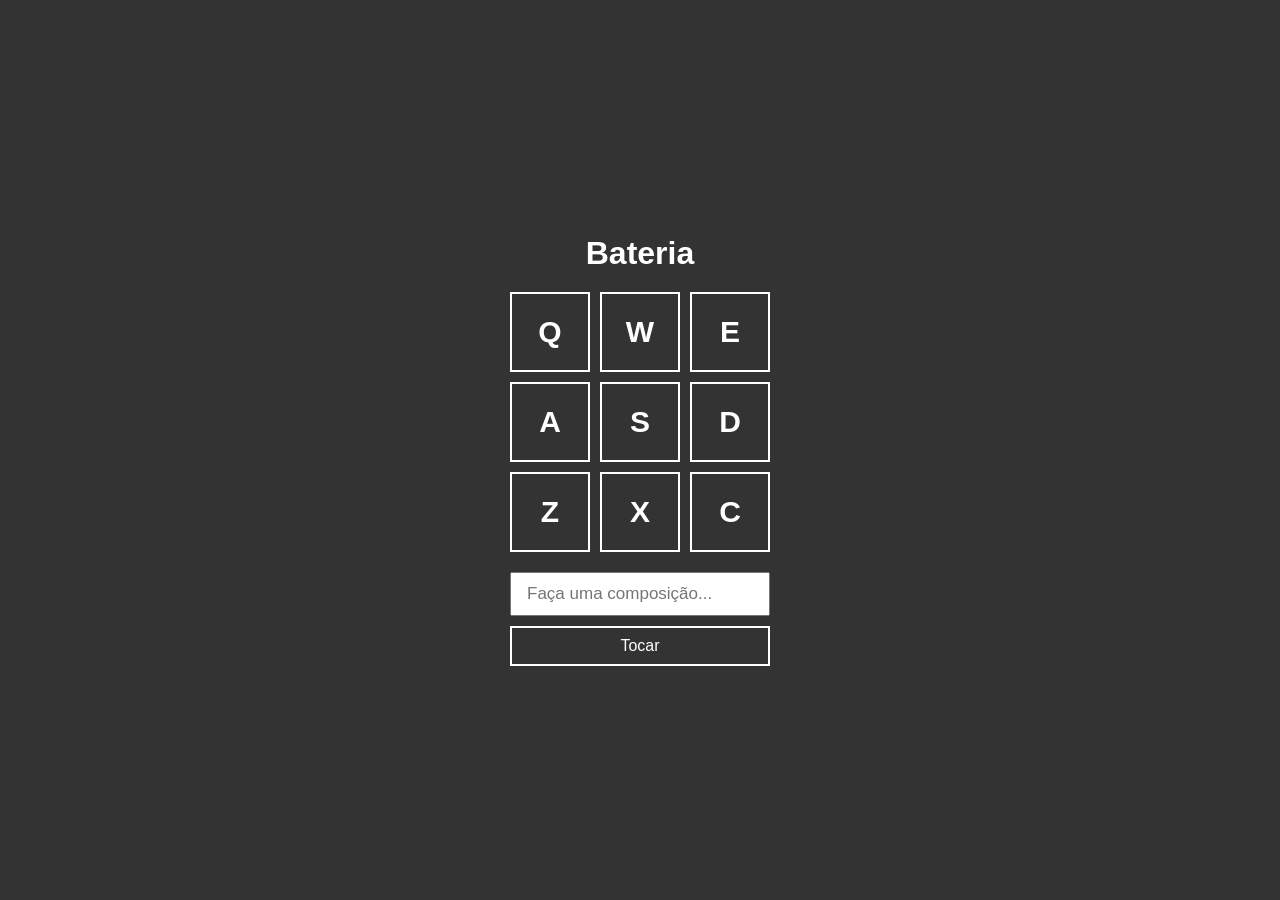
==== 01-bateria/index.html @ 2f46254a "refactor: remove chave exposta, adiciona galeria, testes e suporte a toque - Clima: chave da OpenWea" ====
<!DOCTYPE html>
<html lang="pt">
<head>
    <meta charset="UTF-8">
    <meta http-equiv="X-UA-Compatible" content="IE=edge">
    <meta name="viewport" content="width=device-width, initial-scale=1.0">
    <title>Bateria</title>
    <link rel="stylesheet" href="style.css" />
</head>
<body>
    <h1>Bateria</h1>

    <div class="keys">
        <div data-key="keyq" class="key">Q</div>
        <div data-key="keyw" class="key">W</div>
        <div data-key="keye" class="key">E</div>

        <div data-key="keya" class="key">A</div>
        <div data-key="keys" class="key">S</div>
        <div data-key="keyd" class="key">D</div>

        <div data-key="keyz" class="key">Z</div>
        <div data-key="keyx" class="key">X</div>
        <div data-key="keyc" class="key">C</div>
    </div>
    <div class="composer">
        <input type="text" id="input" placeholder="Faça uma composição..." />
        <button>Tocar</button>
    </div>

    <audio id="s_keyq" src="sounds/keyq.wav"></audio>
    <audio id="s_keyw" src="sounds/keyw.wav"></audio>
    <audio id="s_keye" src="sounds/keye.wav"></audio>
    <audio id="s_keya" src="sounds/keya.wav"></audio>
    <audio id="s_keys" src="sounds/keys.wav"></audio>
    <audio id="s_keyd" src="sounds/keyd.wav"></audio>
    <audio id="s_keyz" src="sounds/keyz.wav"></audio>
    <audio id="s_keyx" src="sounds/keyx.wav"></audio>
    <audio id="s_keyc" src="sounds/keyc.wav"></audio>
    
    <script src="script.js"></script>
</body>
</html>
---- 01-bateria/style.css ----
* {
    margin: 0;
    padding: 0;
    box-sizing: border-box;
}
body {
    display: flex;
    min-height: 100vh;
    justify-content: center;
    align-items: center;
    flex-direction: column;
    background-color: #333;
    font-family: Arial, Helvetica, sans-serif;
}

h1 {
    color: #FFF;
    margin-bottom: 20px;
}
.keys {
    display: grid;
    grid-template-columns: repeat(3, 1fr);
    gap: 10px;
}
.key {
    width: 80px;
    height: 80px;
    border: 2px solid #FFF;
    color: #FFF;
    display: flex;
    justify-content: center;
    align-items: center;
    font-size: 30px;
    font-weight: bold;
}
.key.active {
    border: 2px solid #FF0;
    color: #FF0;
}

.composer {
    width: 260px;
    margin-top: 20px;
}
.composer #input {
    width: 100%;
    outline: none;
    font-size: 17px;
    padding: 10px 15px;
}
.composer button {
    width: 100%;
    height: 40px;
    background: none;
    border: 2px solid #FFF;
    color: #FFF;
    font-size: 16px;
    margin-top: 10px;
    cursor: pointer;
}
.composer button:hover {
    background-color: rgba(0, 0, 0, 0.2);
}

footer {
    margin-top: 20px;
    color: #FFF;
    font-size: 13px;
}
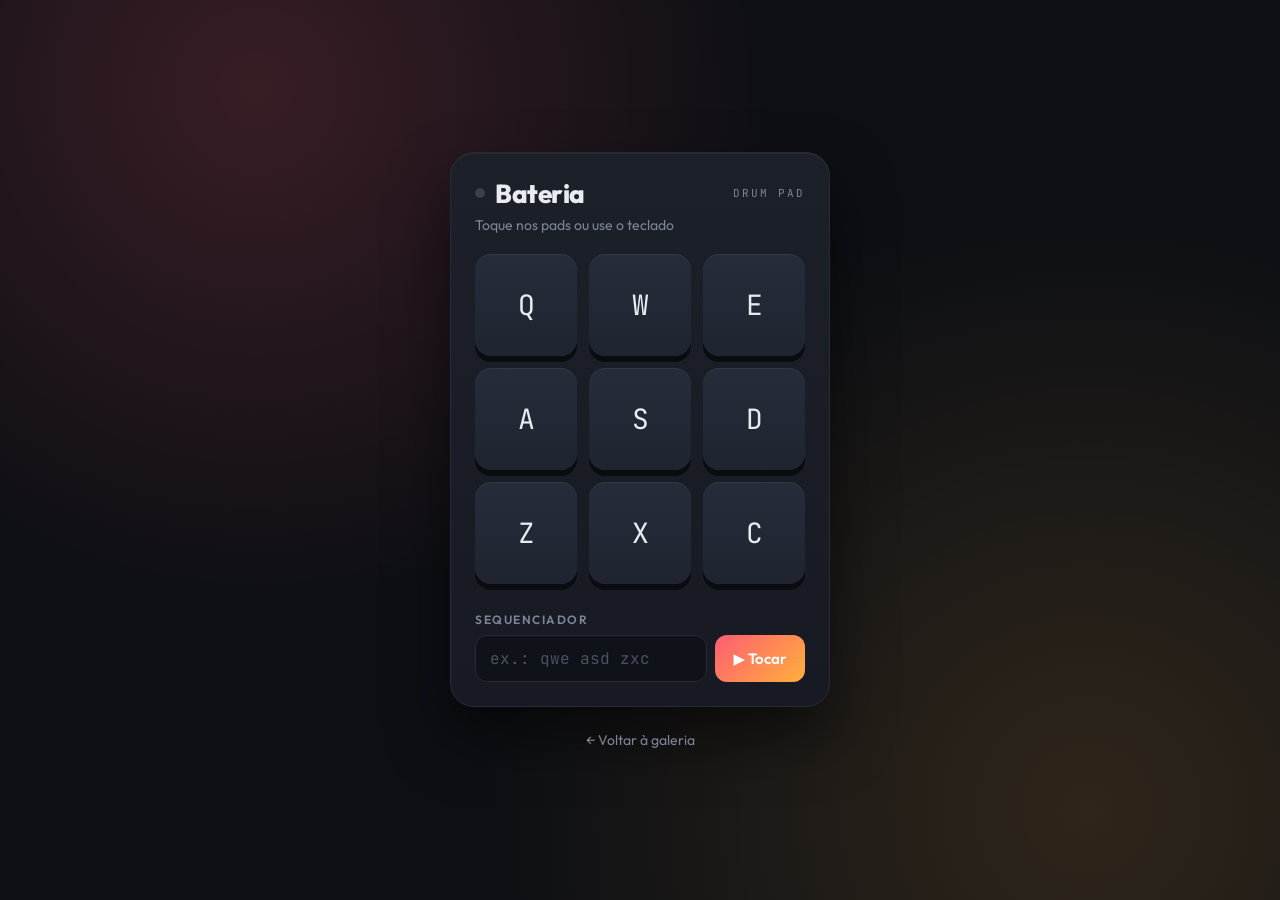
==== commit 326a1df9: "style(bateria): novo visual de drum pad e toque nos pads - Pads com gradiente, sombra e animação ao " ====
--- a/01-bateria/index.html
+++ b/01-bateria/index.html
@@ -2,31 +2,47 @@
 <html lang="pt">
 <head>
     <meta charset="UTF-8">
-    <meta http-equiv="X-UA-Compatible" content="IE=edge">
     <meta name="viewport" content="width=device-width, initial-scale=1.0">
     <title>Bateria</title>
+    <link rel="preconnect" href="https://fonts.googleapis.com">
+    <link rel="preconnect" href="https://fonts.gstatic.com" crossorigin>
+    <link href="https://fonts.googleapis.com/css2?family=Outfit:wght@400;600;800&family=JetBrains+Mono:wght@500&display=swap" rel="stylesheet">
     <link rel="stylesheet" href="style.css" />
 </head>
 <body>
-    <h1>Bateria</h1>
+    <main class="machine">
+        <header class="machine__header">
+            <span class="led"></span>
+            <h1>Bateria</h1>
+            <span class="machine__model">DRUM&nbsp;PAD</span>
+        </header>
 
-    <div class="keys">
-        <div data-key="keyq" class="key">Q</div>
-        <div data-key="keyw" class="key">W</div>
-        <div data-key="keye" class="key">E</div>
+        <p class="hint">Toque nos pads ou use o teclado</p>
 
-        <div data-key="keya" class="key">A</div>
-        <div data-key="keys" class="key">S</div>
-        <div data-key="keyd" class="key">D</div>
+        <div class="keys">
+            <button type="button" data-key="keyq" class="key">Q</button>
+            <button type="button" data-key="keyw" class="key">W</button>
+            <button type="button" data-key="keye" class="key">E</button>
 
-        <div data-key="keyz" class="key">Z</div>
-        <div data-key="keyx" class="key">X</div>
-        <div data-key="keyc" class="key">C</div>
-    </div>
-    <div class="composer">
-        <input type="text" id="input" placeholder="Faça uma composição..." />
-        <button>Tocar</button>
-    </div>
+            <button type="button" data-key="keya" class="key">A</button>
+            <button type="button" data-key="keys" class="key">S</button>
+            <button type="button" data-key="keyd" class="key">D</button>
+
+            <button type="button" data-key="keyz" class="key">Z</button>
+            <button type="button" data-key="keyx" class="key">X</button>
+            <button type="button" data-key="keyc" class="key">C</button>
+        </div>
+
+        <form class="composer">
+            <label for="input">Sequenciador</label>
+            <div class="composer__row">
+                <input type="text" id="input" placeholder="ex.: qwe asd zxc" autocomplete="off" spellcheck="false" />
+                <button type="submit">▶ Tocar</button>
+            </div>
+        </form>
+    </main>
+
+    <a class="back" href="../">← Voltar à galeria</a>
 
     <audio id="s_keyq" src="sounds/keyq.wav"></audio>
     <audio id="s_keyw" src="sounds/keyw.wav"></audio>
@@ -37,7 +53,7 @@
     <audio id="s_keyz" src="sounds/keyz.wav"></audio>
     <audio id="s_keyx" src="sounds/keyx.wav"></audio>
     <audio id="s_keyc" src="sounds/keyc.wav"></audio>
-    
+
     <script src="script.js"></script>
 </body>
-</html>+</html>
--- a/01-bateria/style.css
+++ b/01-bateria/style.css
@@ -3,67 +3,170 @@
     padding: 0;
     box-sizing: border-box;
 }
+
+:root {
+    --bg: #0d0f14;
+    --panel: #171a22;
+    --panel-edge: #262b37;
+    --pad: #1f2430;
+    --text: #e8ebf2;
+    --muted: #7d8597;
+    --accent: #ff5d73;
+    --accent-2: #ffb03b;
+}
+
 body {
     display: flex;
     min-height: 100vh;
     justify-content: center;
     align-items: center;
     flex-direction: column;
-    background-color: #333;
-    font-family: Arial, Helvetica, sans-serif;
+    gap: 24px;
+    padding: 24px 16px;
+    background:
+        radial-gradient(circle at 20% 10%, rgba(255, 93, 115, .18), transparent 40%),
+        radial-gradient(circle at 85% 90%, rgba(255, 176, 59, .14), transparent 45%),
+        var(--bg);
+    color: var(--text);
+    font-family: 'Outfit', system-ui, sans-serif;
 }
 
-h1 {
-    color: #FFF;
-    margin-bottom: 20px;
+.machine {
+    width: 100%;
+    max-width: 380px;
+    padding: 24px;
+    border-radius: 24px;
+    background: linear-gradient(180deg, #1c2029, var(--panel));
+    border: 1px solid var(--panel-edge);
+    box-shadow: 0 30px 60px rgba(0, 0, 0, .5), inset 0 1px 0 rgba(255, 255, 255, .05);
 }
+
+.machine__header {
+    display: flex;
+    align-items: center;
+    gap: 10px;
+}
+.machine__header h1 {
+    font-size: 26px;
+    font-weight: 800;
+    letter-spacing: -.5px;
+}
+.machine__model {
+    margin-left: auto;
+    font-family: 'JetBrains Mono', monospace;
+    font-size: 11px;
+    color: var(--muted);
+    letter-spacing: 2px;
+}
+.led {
+    width: 10px;
+    height: 10px;
+    border-radius: 50%;
+    background: #3a3f4b;
+    transition: background .1s, box-shadow .1s;
+}
+.led.on {
+    background: var(--accent);
+    box-shadow: 0 0 12px var(--accent);
+}
+
+.hint {
+    margin: 6px 0 20px;
+    font-size: 14px;
+    color: var(--muted);
+}
+
 .keys {
     display: grid;
     grid-template-columns: repeat(3, 1fr);
-    gap: 10px;
+    gap: 12px;
 }
 .key {
-    width: 80px;
-    height: 80px;
-    border: 2px solid #FFF;
-    color: #FFF;
-    display: flex;
-    justify-content: center;
-    align-items: center;
-    font-size: 30px;
-    font-weight: bold;
+    aspect-ratio: 1;
+    border: none;
+    border-radius: 16px;
+    background: linear-gradient(180deg, #262c3a, var(--pad));
+    box-shadow: 0 6px 0 #0a0c10, inset 0 1px 0 rgba(255, 255, 255, .06);
+    color: var(--text);
+    font-family: 'JetBrains Mono', monospace;
+    font-size: 28px;
+    cursor: pointer;
+    touch-action: manipulation;
+    transition: transform .08s, box-shadow .08s, background .15s, color .15s;
+}
+.key:hover {
+    background: linear-gradient(180deg, #2d3444, #232937);
+}
+.key:focus-visible {
+    outline: 2px solid var(--accent-2);
+    outline-offset: 3px;
 }
 .key.active {
-    border: 2px solid #FF0;
-    color: #FF0;
+    transform: translateY(4px);
+    color: #fff;
+    background: linear-gradient(135deg, var(--accent), var(--accent-2));
+    box-shadow: 0 2px 0 #0a0c10, 0 0 28px rgba(255, 93, 115, .55);
 }
 
 .composer {
-    width: 260px;
-    margin-top: 20px;
+    margin-top: 28px;
+}
+.composer label {
+    display: block;
+    margin-bottom: 8px;
+    font-size: 12px;
+    font-weight: 600;
+    text-transform: uppercase;
+    letter-spacing: 1.5px;
+    color: var(--muted);
+}
+.composer__row {
+    display: flex;
+    gap: 8px;
 }
 .composer #input {
-    width: 100%;
+    flex: 1;
+    min-width: 0;
+    padding: 12px 14px;
+    border-radius: 12px;
+    border: 1px solid var(--panel-edge);
+    background: #0f1218;
+    color: var(--accent-2);
+    font-family: 'JetBrains Mono', monospace;
+    font-size: 16px;
     outline: none;
-    font-size: 17px;
-    padding: 10px 15px;
+    transition: border-color .15s;
+}
+.composer #input::placeholder {
+    color: #4a5163;
+}
+.composer #input:focus {
+    border-color: var(--accent-2);
 }
 .composer button {
-    width: 100%;
-    height: 40px;
-    background: none;
-    border: 2px solid #FFF;
-    color: #FFF;
-    font-size: 16px;
-    margin-top: 10px;
+    padding: 0 18px;
+    border: none;
+    border-radius: 12px;
+    background: linear-gradient(135deg, var(--accent), var(--accent-2));
+    color: #fff;
+    font-family: inherit;
+    font-size: 15px;
+    font-weight: 600;
     cursor: pointer;
+    transition: filter .15s, transform .08s;
 }
 .composer button:hover {
-    background-color: rgba(0, 0, 0, 0.2);
+    filter: brightness(1.1);
+}
+.composer button:active {
+    transform: scale(.97);
 }
 
-footer {
-    margin-top: 20px;
-    color: #FFF;
-    font-size: 13px;
-}+.back {
+    color: var(--muted);
+    font-size: 14px;
+    text-decoration: none;
+}
+.back:hover {
+    color: var(--text);
+}
